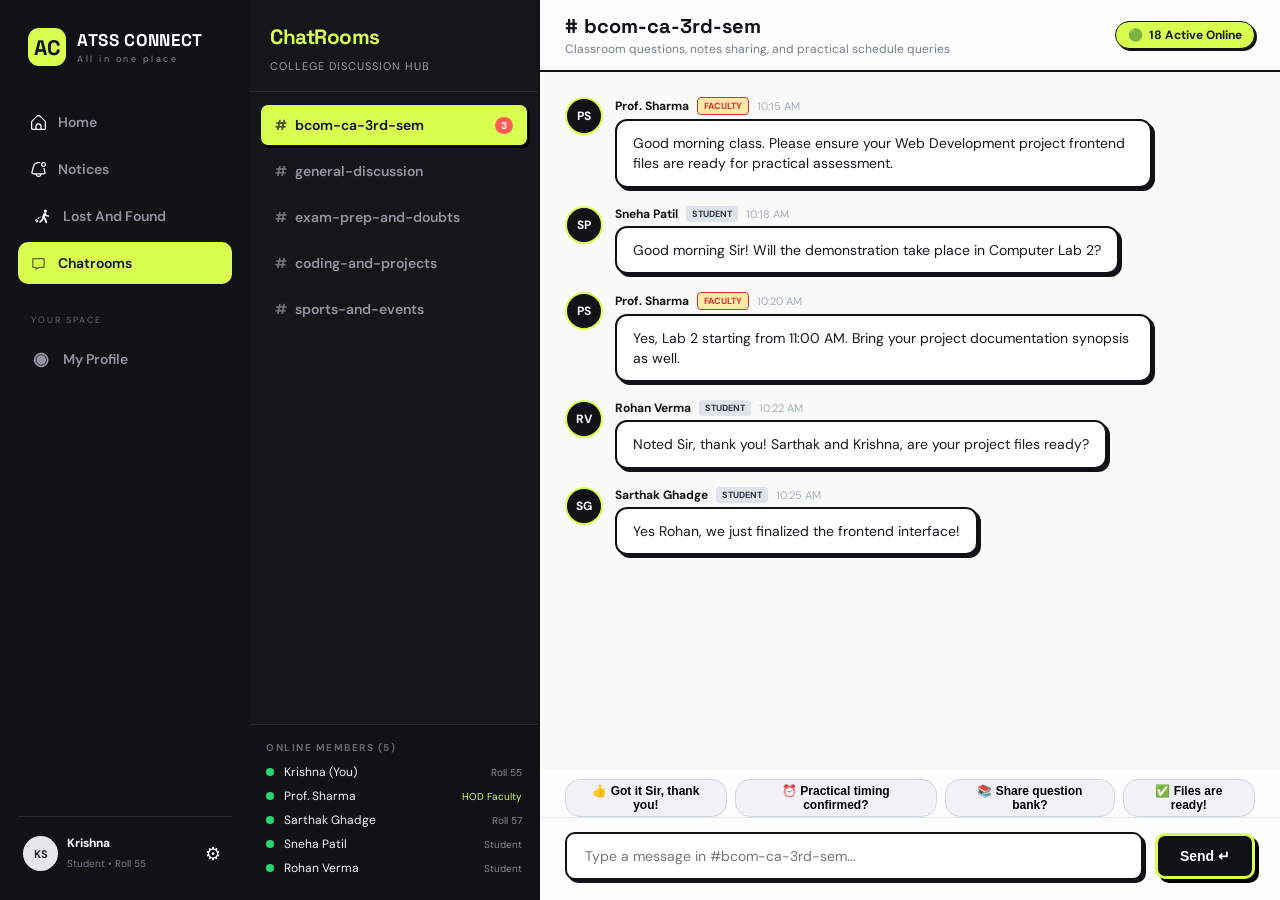
==== chatroom.html @ b8102ca0 "first commit" ====
<!DOCTYPE html>
<html lang="en">

<head>
  <meta charset="UTF-8">
  <meta name="viewport" content="width=device-width, initial-scale=1.0">
  <title>ATSS CONNECT - Student & Faculty Chatrooms</title>
  <link rel="preconnect" href="https://fonts.googleapis.com">
  <link rel="preconnect" href="https://fonts.gstatic.com" crossorigin>
  <link href="https://fonts.googleapis.com/css2?family=DM+Sans:ital,opsz,wght@0,9..40,100..1000;1,9..40,100..1000&family=Space+Grotesk:wght@500;600;700&display=swap" rel="stylesheet">
  <link rel="stylesheet" href="./css/index.css">
  <link rel="stylesheet" href="./css/chatroom.css">
</head>

<body>
  <!-- Sidebar Navigation -->
  <aside class="sidebar" id="sidebar">
    <div class="brand">
      <div class="brand-mark">AC</div>
      <div>
        <strong>ATSS CONNECT</strong>
        <span>All in one place</span>
      </div>
    </div>

    <nav class="main-nav" aria-label="Main navigation">
      <button class="nav-item" data-view="home" onclick="window.location.href='./index.html';">
        <img src="./icons/home.svg" alt="Home" class="icon"> Home
      </button>
      <button class="nav-item" data-view="notices" onclick="window.location.href='./notices.html';">
        <img src="./icons/notice.svg" alt="Notices" class="icon"> Notices
      </button>
      <button class="nav-item" data-view="lost" onclick="window.location.href='./landf.html';">
        <img src="./icons/laf.svg" alt="Lost & Found" class="icon lost-icon"> Lost And Found
      </button>
      <button class="nav-item active" data-view="chat" onclick="window.location.href='./chatroom.html';">
        <img src="./icons/message.svg" alt="Chatrooms" class="icon"> Chatrooms
      </button>
    </nav>

    <div class="sidebar-label">YOUR SPACE</div>
    <nav class="main-nav">
      <button class="nav-item" data-view="profile" onclick="window.location.href='./profile.html';">
        <span>◉</span> My Profile
      </button>
    </nav>

    <div class="sidebar-footer">
      <div class="mini-user" onclick="window.location.href='./profile.html';" style="cursor: pointer;" title="View Krishna's Profile">
        <div class="avatar">KS</div>
        <div>
          <strong>Krishna</strong>
          <span>Student • Roll 55</span>
        </div>
      </div>
      <button class="icon-btn" title="Settings" id="settings-btn" onclick="toggleSettingsModal()">⚙</button>
    </div>
  </aside>

  <!-- Chatroom Dual-Pane Container -->
  <div class="chatroom-layout">

    <!-- Channels Sub-Sidebar -->
    <div class="rooms-sidebar">
      <div class="rooms-header">
        <h2>ChatRooms</h2>
        <span>College Discussion Hub</span>
      </div>

      <div class="rooms-list">
        <div class="room-channel active" onclick="selectRoom(this, 'bcom-ca-3rd-sem', 'bcom-ca-3rd-sem', 'Classroom questions, notes sharing, and practical schedule queries')">
          <div class="channel-name">
            <span class="hash">#</span> bcom-ca-3rd-sem
          </div>
          <span class="unread-badge">3</span>
        </div>

        <div class="room-channel" onclick="selectRoom(this, 'general', 'general-discussion', 'Open college-wide campus announcements and community chit-chat')">
          <div class="channel-name">
            <span class="hash">#</span> general-discussion
          </div>
        </div>

        <div class="room-channel" onclick="selectRoom(this, 'exam-prep', 'exam-prep-and-doubts', 'Previous year papers, doubt clearing, and revision groups')">
          <div class="channel-name">
            <span class="hash">#</span> exam-prep-and-doubts
          </div>
        </div>

        <div class="room-channel" onclick="selectRoom(this, 'coding-club', 'coding-and-projects', 'Web technologies, programming projects, and laboratory discussions')">
          <div class="channel-name">
            <span class="hash">#</span> coding-and-projects
          </div>
        </div>

        <div class="room-channel" onclick="selectRoom(this, 'sports-and-events', 'sports-and-events', 'Annual college fest, tournaments, cultural registrations')">
          <div class="channel-name">
            <span class="hash">#</span> sports-and-events
          </div>
        </div>
      </div>

      <!-- Online Active Members Widget -->
      <div class="online-members-box">
        <div class="online-title">Online Members (5)</div>

        <div class="member-item">
          <span class="member-dot"></span>
          <span>Krishna (You)</span>
          <span class="member-role">Roll 55</span>
        </div>

        <div class="member-item">
          <span class="member-dot"></span>
          <span>Prof. Sharma</span>
          <span class="member-role" style="color: #d8ff4f;">HOD Faculty</span>
        </div>

        <div class="member-item">
          <span class="member-dot"></span>
          <span>Sarthak Ghadge</span>
          <span class="member-role">Roll 57</span>
        </div>

        <div class="member-item">
          <span class="member-dot"></span>
          <span>Sneha Patil</span>
          <span class="member-role">Student</span>
        </div>

        <div class="member-item">
          <span class="member-dot"></span>
          <span>Rohan Verma</span>
          <span class="member-role">Student</span>
        </div>
      </div>
    </div>

    <!-- Active Chat Window Area -->
    <div class="chat-main">
      <div class="chat-header">
        <div class="chat-header-info">
          <h2 id="active-room-title"><span class="hash">#</span> bcom-ca-3rd-sem</h2>
          <p id="active-room-desc">Classroom questions, notes sharing, and practical schedule queries</p>
        </div>
        <div class="chat-header-badge">
          <span>🟢</span> 18 Active Online
        </div>
      </div>

      <!-- Messages Feed (Populated via chatroom.js) -->
      <div class="chat-messages" id="chat-messages-box"></div>

      <!-- Quick Reply Action Bar -->
      <div class="quick-replies-bar">
        <button class="quick-reply-btn" onclick="sendQuickReply('👍 Got it Sir, thank you!')">👍 Got it Sir, thank you!</button>
        <button class="quick-reply-btn" onclick="sendQuickReply('Is the practical timing confirmed for 11 AM?')">⏰ Practical timing confirmed?</button>
        <button class="quick-reply-btn" onclick="sendQuickReply('Can anyone share the question bank?')">📚 Share question bank?</button>
        <button class="quick-reply-btn" onclick="sendQuickReply('Yes, all files are ready!')">✅ Files are ready!</button>
      </div>

      <!-- Chat Input Field -->
      <div class="chat-input-bar">
        <input type="text" id="chat-input" placeholder="Type a message in #bcom-ca-3rd-sem...">
        <button class="send-msg-btn" onclick="sendMessage()">Send ↵</button>
      </div>
    </div>

  </div>

  <!-- Settings Modal -->
  <div id="settings-modal" class="settings-modal-overlay" style="display: none;">
    <div class="settings-modal-box">
      <div class="settings-header">
        <h3>Portal Settings</h3>
        <span class="modal-close-btn" onclick="toggleSettingsModal()">&times;</span>
      </div>
      <div class="settings-body">
        <div class="setting-row">
          <strong>Student:</strong>
          <span>Krishna Suryawanshi (Roll No. 55)</span>
        </div>
        <div class="setting-row">
          <strong>Department:</strong>
          <span>B.Com Computer Applications</span>
        </div>
        <div class="setting-row">
          <label for="set-notif">Email Notifications</label>
          <input type="checkbox" checked id="set-notif">
        </div>
        <div class="setting-row">
          <label for="set-sound">Sound Alerts</label>
          <input type="checkbox" checked id="set-sound">
        </div>
        <button class="settings-save-btn" onclick="saveSettings()">Save Preferences</button>
      </div>
    </div>
  </div>

  <script src="./js/index.js"></script>
  <script src="./js/chatroom.js"></script>
</body>

</html>
---- css/index.css ----
* {
    box-sizing: border-box
}

html {
    scroll-behavior: smooth
}

body {
    margin: 0;
    background: #f5f6f8;
    color: #17191d;
    font-family: "DM Sans", sans-serif
}

.app-shell {
    display: flex;
    min-height: 100vh
}

.icon {
    width: 15px;
    height: auto;
    filter: brightness(0) invert(1);
    opacity: 1;
}

.nav-item.active .icon {
    filter: grayscale(1);
    opacity: 0.6;
}

.lost-icon {
    width: 20px;
    height: auto;
}

.sidebar {
    position: fixed;
    left: 0;
    top: 0;
    width: 250px;
    height: 100vh;
    background: #101216;
    color: #fff;
    padding: 28px 18px;
    display: flex;
    flex-direction: column;
    z-index: 30
}

.brand {
    display: flex;
    align-items: center;
    gap: 11px;
    padding: 0 10px 35px
}

.brand-mark {
    width: 38px;
    height: 38px;
    border-radius: 11px;
    background: #d8ff4f;
    color: #101216;
    display: grid;
    place-items: center;
    font: 700 21px "Space Grotesk"
}

.brand strong {
    display: block;
    font: 700 17px "Space Grotesk";
    letter-spacing: .04em
}

.brand span {
    display: block;
    font-size: 9px;
    letter-spacing: .28em;
    color: #858a95;
    margin-top: 2px
}

.main-nav {
    display: grid;
    gap: 5px
}

.nav-item {
    border: 0;
    background: transparent;
    color: #9095a0;
    text-align: left;
    padding: 12px 13px;
    border-radius: 10px;
    font-family: "DM Sans", sans-serif;
    font-weight: 600;
    font-size: 14px;
    cursor: pointer;
    display: flex;
    align-items: center;
    gap: 12px
}

.nav-item span {
    width: 20px;
    text-align: center;
    font-size: 18px
}

.nav-item:hover {
    background: #1b1e24;
    color: #fff
}

.nav-item.active {
    background: #d8ff4f;
    color: #101216
}

.sidebar-label {
    font-size: 9px;
    letter-spacing: .22em;
    color: #626772;
    margin: 30px 13px 9px
}

.sidebar-footer {
    margin-top: auto;
    border-top: 1px solid #272a31;
    padding: 18px 5px 0;
    display: flex;
    align-items: center;
    justify-content: space-between
}

.mini-user {
    display: flex;
    align-items: center;
    gap: 9px
}

.avatar,
.top-avatar {
    width: 35px;
    height: 35px;
    border-radius: 50%;
    background: #e5e7eb;
    color: #25272b;
    display: grid;
    place-items: center;
    font-size: 11px;
    font-weight: 700
}

.mini-user strong {
    display: block;
    font-size: 12px
}

.mini-user span {
    font-size: 10px;
    color: #777c87
}

.icon-btn,
.notification-btn {
    border: 0;
    background: transparent;
    color: inherit;
    cursor: pointer;
    font-size: 18px
}


.right-side {
    background-color: rgb(237, 239, 234);
    margin-left: 250px;
    width: calc(100% - 250px);
    min-height: 100vh;

    display: grid;
    grid-template-columns: repeat(auto-fit, minmax(350px, 1fr));
    gap: 25px;

    padding: 30px;
    box-sizing: border-box;
}
.topics {
    width: 100%;
    height: 90vh;

    background-color: rgb(171, 241, 32);
    border: 1px solid black;
    border-radius: 10px;

    padding: 20px 14px;
    box-sizing: border-box;

    box-shadow: 10px 10px 0 black;

    font-family: Arial, Helvetica, sans-serif;

    transition: transform 0.3s ease;
}

.topics:hover{
 transform: translateY(-2px);
}

.topics h1 {
    font-family: 'Franklin Gothic Medium', 'Arial Narrow', Arial, sans-serif;
    font-size: 36px;
    font-weight: 800;
    letter-spacing: -1px;
    margin: 20px 0 14px;
    color: #111;
    line-height: 1;
}

.topics p {
    font-family: Arial, Helvetica, sans-serif;
    font-size: 18px;
    font-weight: 400;
    line-height: 1.35;
    color: #171717;
    margin: 0 0 20px;
    max-width: 360px;
    text-transform: capitalize;
    overflow: hidden;
}

.topics button{
    max-width: 150px;
    min-width: 100px;
    height: 40px;
    padding: 5px;
    border-radius: 10px;
    border: 2px solid rgb(124, 185, 3);
    background-color: #eaeee6;
    color: #465903;
    font-size: 1rem;
    font-family: 'Segoe UI', Tahoma, Geneva, Verdana, sans-serif;
    font-weight: 500;
    cursor: pointer;
    box-shadow: 6px 6px black;
    transition: background-color 0.3s ease, transform 0.3s ease;
}

.topics button:hover{
 transform: translateY(-2px);
}

.card {
    border: none;
    display: flex;
    flex-direction: column;
}

.notic {
    width: 100%;
    flex: 1;
    min-height: 0;

    margin-top: 15px;

    /* background-color: rgba(255, 255, 255, 0.35); */
    border-radius: 8px;

    overflow-y: auto;
    overflow-x: hidden;

    padding: 8px;
    box-sizing: border-box;
}

.item{
    width: 100%;
    box-sizing: border-box;
    background-color: #fffffd5a;

    padding: 12px;
    margin-bottom: 10px;

    border-radius: 10px;
    overflow:hidden
}

.item .notic-desc p{
    font-family:'Times New Roman', Times, serif;
    font-size: medium;
    font-weight: 500;

}

.item .notic-desc p span{
    font-family:'Segoe UI', Tahoma, Geneva, Verdana, sans-serif;
    font-size: 13px;
    margin-top: 8px;
    display: inline-block;
    color:rgb(0, 0, 0);
    font-weight: 600;
}

.item .timedate{
    font-size: 10px;
    font-family:cursive;
    margin-bottom: 8px;
}

.item-img{
    width: 100%;
    height: 20vh;
    border-radius: 10px;

}
.item-img img{
    height: 100%;
    width: 100%;
    border: 1px solid green;
    border-radius: 10px;
    object-fit: cover;
}

.item .notic-title h3{
    font-family: 'Franklin Gothic Medium', 'Arial Narrow', Arial, sans-serif;
    font-size: 20px;
    margin: 0 0 8px;
    line-height: 1.2;
}

.notic::-webkit-scrollbar {
    width: 3px;
}

.notic::-webkit-scrollbar-track {
    background: transparent;
}

.notic::-webkit-scrollbar-thumb {
    background: #327003;
    border-radius: 10px;
}

.notic::-webkit-scrollbar-thumb:hover {
    background: #465903;
}

/* ==================== Settings Modal Styling ==================== */
.settings-modal-overlay {
    position: fixed;
    top: 0;
    left: 0;
    width: 100%;
    height: 100%;
    background: rgba(16, 18, 22, 0.7);
    backdrop-filter: blur(3px);
    display: flex;
    align-items: center;
    justify-content: center;
    z-index: 100;
}

.settings-modal-box {
    width: 90%;
    max-width: 420px;
    background: #15161a;
    border: 1px solid #34373f;
    border-radius: 14px;
    color: #f2f3f5;
    padding: 24px;
    box-shadow: 0 20px 50px rgba(0, 0, 0, 0.5);
    font-family: "DM Sans", sans-serif;
}

.settings-header {
    display: flex;
    justify-content: space-between;
    align-items: center;
    border-bottom: 1px solid #272a31;
    padding-bottom: 14px;
    margin-bottom: 18px;
}

.settings-header h3 {
    margin: 0;
    font-size: 1.25rem;
    font-family: "Space Grotesk", sans-serif;
    color: #d8ff4f;
}

.modal-close-btn {
    font-size: 24px;
    cursor: pointer;
    color: #9095a0;
    line-height: 1;
    transition: color 0.2s;
}

.modal-close-btn:hover {
    color: #d8ff4f;
}

.settings-body .setting-row {
    display: flex;
    justify-content: space-between;
    align-items: center;
    padding: 10px 0;
    border-bottom: 1px solid #1f2127;
    font-size: 14px;
    color: #c9cdd4;
}

.settings-body .setting-row strong {
    color: #ffffff;
}

.settings-body .setting-row input[type="checkbox"] {
    accent-color: #d8ff4f;
    width: 18px;
    height: 18px;
    cursor: pointer;
}

.settings-save-btn {
    width: 100%;
    margin-top: 20px;
    padding: 12px;
    background: #d8ff4f;
    color: #101216;
    border: none;
    border-radius: 8px;
    font-weight: 700;
    font-size: 14px;
    cursor: pointer;
    box-shadow: 4px 4px 0 black;
    transition: transform 0.2s;
}

.settings-save-btn:hover {
    transform: translateY(-2px);
}
---- css/chatroom.css ----
/* ==========================================
   ATSS CONNECT - Chatroom Styles (chatroom.css)
   Neobrutalist / College Theme
   ========================================== */

* {
    box-sizing: border-box;
}

html {
    scroll-behavior: smooth;
}

body {
    margin: 0;
    background: #f5f6f8;
    color: #17191d;
    font-family: "DM Sans", sans-serif;
    overflow: hidden;
}

.chatroom-layout {
    margin-left: 250px;
    width: calc(100% - 250px);
    height: 100vh;
    display: flex;
    background: #edf0ea;
    box-sizing: border-box;
}

/* ==================== Rooms Sub-Sidebar ==================== */
.rooms-sidebar {
    width: 290px;
    height: 100%;
    background: #15161a;
    border-right: 2px solid #101216;
    display: flex;
    flex-direction: column;
    color: #f2f3f5;
    flex-shrink: 0;
}

.rooms-header {
    padding: 24px 20px 16px;
    border-bottom: 1px solid #272a31;
}

.rooms-header h2 {
    margin: 0 0 4px 0;
    font-size: 1.3rem;
    font-family: 'Space Grotesk', sans-serif;
    color: #d8ff4f;
    letter-spacing: -0.5px;
}

.rooms-header span {
    font-size: 11px;
    color: #9a9ea8;
    text-transform: uppercase;
    letter-spacing: 1px;
}

.rooms-list {
    flex: 1;
    overflow-y: auto;
    padding: 12px 10px;
    display: flex;
    flex-direction: column;
    gap: 4px;
}

.room-channel {
    display: flex;
    align-items: center;
    justify-content: space-between;
    padding: 11px 14px;
    border-radius: 8px;
    cursor: pointer;
    font-size: 14px;
    font-weight: 600;
    color: #9095a0;
    transition: all 0.2s ease;
    border: 1px solid transparent;
}

.room-channel:hover {
    background: #1f2127;
    color: #ffffff;
}

.room-channel.active {
    background: #d8ff4f;
    color: #101216;
    border-color: #101216;
    box-shadow: 2px 2px 0px #000;
}

.channel-name {
    display: flex;
    align-items: center;
    gap: 8px;
}

.room-channel .hash {
    font-weight: 700;
    opacity: 0.7;
}

.room-channel .unread-badge {
    background: #ff5e57;
    color: white;
    font-size: 10px;
    padding: 2px 6px;
    border-radius: 10px;
    font-weight: 700;
}

/* Online Members Widget inside sidebar */
.online-members-box {
    border-top: 1px solid #272a31;
    padding: 16px;
    background: #101216;
}

.online-title {
    font-size: 10px;
    letter-spacing: 1.5px;
    text-transform: uppercase;
    color: #626772;
    margin-bottom: 10px;
    font-weight: 700;
}

.member-item {
    display: flex;
    align-items: center;
    gap: 10px;
    margin-bottom: 8px;
    font-size: 12px;
}

.member-dot {
    width: 8px;
    height: 8px;
    border-radius: 50%;
    background: #2ed573;
    display: inline-block;
}

.member-role {
    font-size: 10px;
    color: #858a95;
    margin-left: auto;
}

/* ==================== Main Chat Area ==================== */
.chat-main {
    flex: 1;
    height: 100%;
    display: flex;
    flex-direction: column;
    background: #ffffff;
}

.chat-header {
    height: 72px;
    padding: 0 25px;
    border-bottom: 2px solid #101216;
    display: flex;
    align-items: center;
    justify-content: space-between;
    background: #fdfdfd;
}

.chat-header-info h2 {
    margin: 0;
    font-size: 1.25rem;
    font-family: 'Space Grotesk', sans-serif;
    color: #101216;
    display: flex;
    align-items: center;
    gap: 6px;
}

.chat-header-info p {
    margin: 2px 0 0 0;
    font-size: 12px;
    color: #747d8c;
}

.chat-header-badge {
    display: flex;
    align-items: center;
    gap: 6px;
    background: #d8ff4f;
    border: 1px solid #101216;
    border-radius: 20px;
    padding: 5px 12px;
    font-size: 12px;
    font-weight: 700;
    box-shadow: 2px 2px 0px #101216;
}

/* Messages Feed */
.chat-messages {
    flex: 1;
    overflow-y: auto;
    padding: 25px;
    display: flex;
    flex-direction: column;
    gap: 18px;
    background: #f8faf7;
}

.chat-msg {
    display: flex;
    gap: 12px;
    max-width: 85%;
}

.chat-msg.msg-self {
    align-self: flex-end;
    flex-direction: row-reverse;
}

.msg-avatar {
    width: 38px;
    height: 38px;
    border-radius: 50%;
    background: #101216;
    color: #ffffff;
    display: grid;
    place-items: center;
    font-size: 12px;
    font-weight: 700;
    flex-shrink: 0;
    border: 2px solid #d8ff4f;
}

.chat-msg.msg-self .msg-avatar {
    background: #d8ff4f;
    color: #101216;
    border-color: #101216;
}

.msg-bubble-wrap {
    display: flex;
    flex-direction: column;
}

.msg-header {
    display: flex;
    align-items: center;
    gap: 8px;
    margin-bottom: 4px;
    font-size: 12px;
}

.chat-msg.msg-self .msg-header {
    justify-content: flex-end;
}

.msg-sender {
    font-weight: 700;
    color: #101216;
}

.msg-badge {
    font-size: 9px;
    padding: 2px 6px;
    border-radius: 4px;
    font-weight: 700;
    text-transform: uppercase;
}

.badge-teacher {
    background: #ffeaa7;
    color: #d63031;
    border: 1px solid #d63031;
}

.badge-student {
    background: #dfe4ea;
    color: #2f3542;
}

.msg-time {
    color: #a4b0be;
    font-size: 11px;
}

.msg-text {
    background: #ffffff;
    border: 2px solid #101216;
    border-radius: 12px;
    padding: 12px 16px;
    font-size: 14px;
    line-height: 1.45;
    color: #17191d;
    box-shadow: 3px 3px 0px #101216;
    word-break: break-word;
}

.chat-msg.msg-self .msg-text {
    background: #d8ff4f;
    color: #101216;
    border-color: #101216;
}

/* Quick Response Buttons */
.quick-replies-bar {
    display: flex;
    gap: 8px;
    padding: 8px 25px 0;
    background: #fdfdfd;
}

.quick-reply-btn {
    background: #f1f2f6;
    border: 1px solid #ced6e0;
    border-radius: 15px;
    padding: 4px 12px;
    font-size: 12px;
    font-weight: 600;
    cursor: pointer;
    transition: all 0.2s;
}

.quick-reply-btn:hover {
    background: #d8ff4f;
    border-color: #101216;
}

/* Input Area */
.chat-input-bar {
    padding: 14px 25px 20px;
    background: #fdfdfd;
    border-top: 1px solid #e1e4e8;
    display: flex;
    gap: 12px;
    align-items: center;
}

.chat-input-bar input {
    flex: 1;
    padding: 13px 18px;
    border-radius: 10px;
    border: 2px solid #101216;
    background: #ffffff;
    font-size: 14px;
    font-family: inherit;
    box-shadow: 3px 3px 0px #101216;
    outline: none;
    transition: border-color 0.2s;
}

.chat-input-bar input:focus {
    border-color: #7cb903;
}

.send-msg-btn {
    height: 46px;
    padding: 0 22px;
    border: none;
    border-radius: 10px;
    background-color: #101216;
    color: #ffffff;
    font-weight: 700;
    font-size: 14px;
    cursor: pointer;
    border: 3px solid #d8ff4f;
    box-shadow: 4px 4px 0px #000;
    display: flex;
    align-items: center;
    gap: 6px;
    transition: transform 0.15s ease;
}

.send-msg-btn:hover {
    transform: translateY(-2px);
    background: #1b1e24;
}
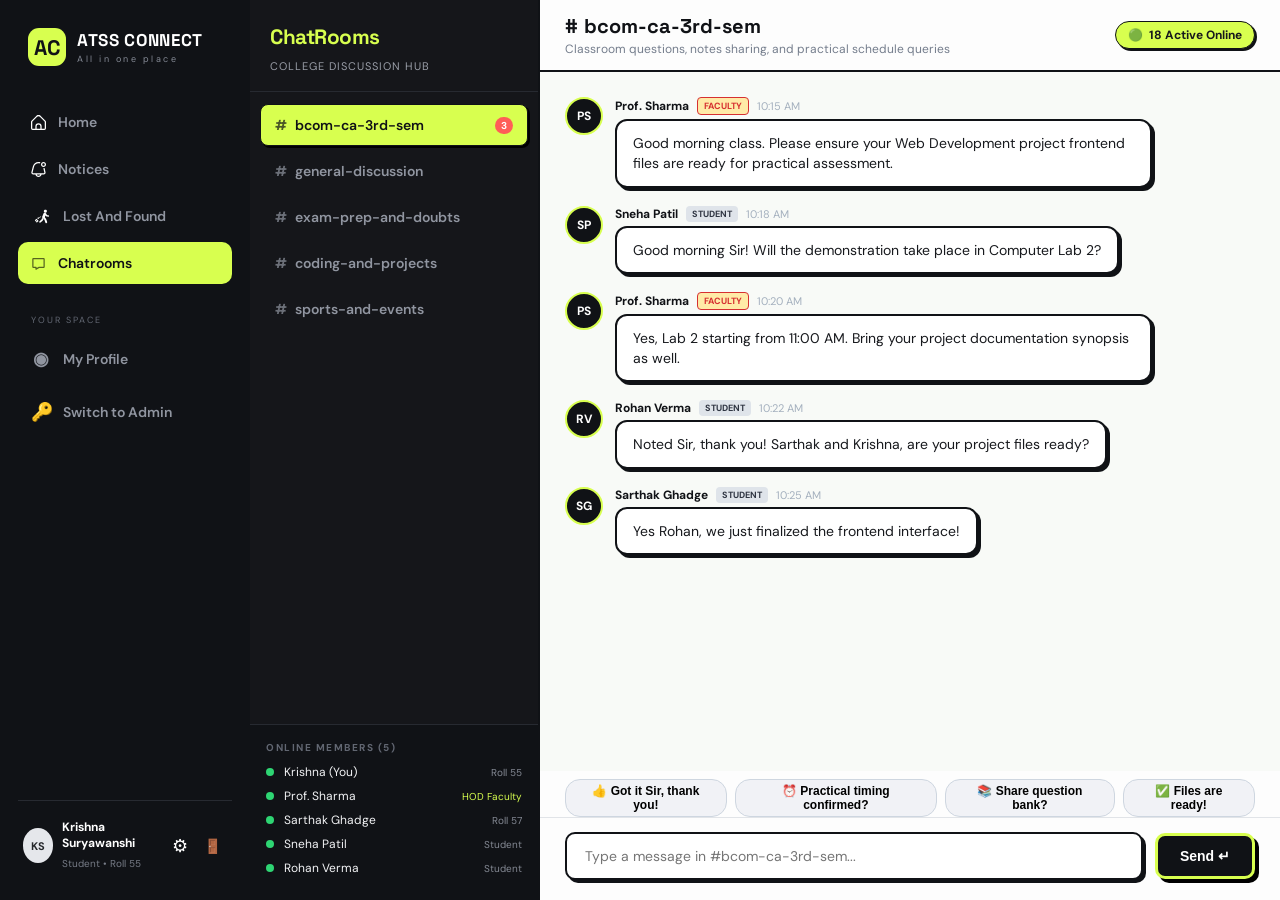
==== commit c8fc5b33: "added auth and admin" ====
--- a/chatroom.html
+++ b/chatroom.html
@@ -43,17 +43,23 @@
       <button class="nav-item" data-view="profile" onclick="window.location.href='./profile.html';">
         <span>◉</span> My Profile
       </button>
+      <button class="nav-item" data-view="auth" id="sidebar-auth-link" onclick="handleAuthNav()">
+        <span>🔑</span> Switch to Admin
+      </button>
     </nav>
 
     <div class="sidebar-footer">
-      <div class="mini-user" onclick="window.location.href='./profile.html';" style="cursor: pointer;" title="View Krishna's Profile">
-        <div class="avatar">KS</div>
+      <div class="mini-user" onclick="window.location.href='./profile.html';" style="cursor: pointer;" title="View Profile">
+        <div class="avatar" id="sidebar-avatar">KS</div>
         <div>
-          <strong>Krishna</strong>
-          <span>Student • Roll 55</span>
-        </div>
-      </div>
-      <button class="icon-btn" title="Settings" id="settings-btn" onclick="toggleSettingsModal()">⚙</button>
+          <strong id="sidebar-user-name">Krishna</strong>
+          <span id="sidebar-user-role">Student • Roll 55</span>
+        </div>
+      </div>
+      <div style="display: flex; gap: 4px; align-items: center;">
+        <button class="icon-btn" title="Settings" id="settings-btn" onclick="toggleSettingsModal()">⚙</button>
+        <button class="icon-btn" title="Logout / Switch Account" onclick="logout()" style="font-size: 14px;">🚪</button>
+      </div>
     </div>
   </aside>
 
@@ -177,12 +183,12 @@
       </div>
       <div class="settings-body">
         <div class="setting-row">
-          <strong>Student:</strong>
-          <span>Krishna Suryawanshi (Roll No. 55)</span>
-        </div>
-        <div class="setting-row">
-          <strong>Department:</strong>
-          <span>B.Com Computer Applications</span>
+          <strong>Active User:</strong>
+          <span id="settings-user-display">Krishna Suryawanshi</span>
+        </div>
+        <div class="setting-row">
+          <strong>Account Role:</strong>
+          <span id="settings-role-display">Student</span>
         </div>
         <div class="setting-row">
           <label for="set-notif">Email Notifications</label>
@@ -193,6 +199,7 @@
           <input type="checkbox" checked id="set-sound">
         </div>
         <button class="settings-save-btn" onclick="saveSettings()">Save Preferences</button>
+        <button class="settings-save-btn" onclick="logout()" style="background: #ff7675; color: white; margin-top: 10px;">Sign Out (Logout)</button>
       </div>
     </div>
   </div>
